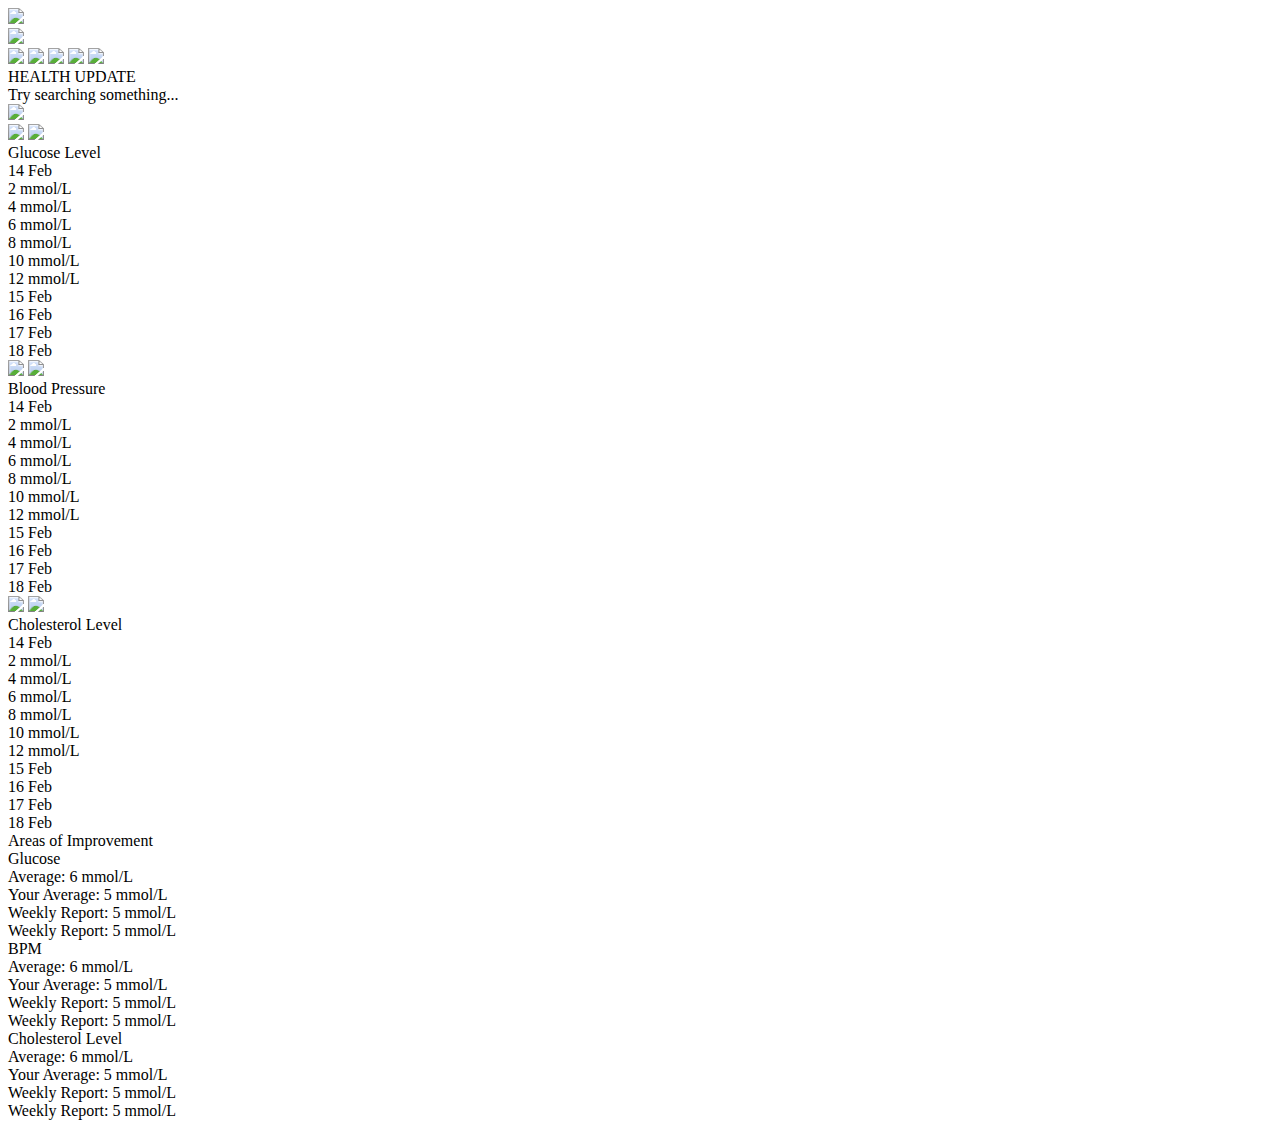
==== health analysis/index.html @ 70a7e9fc "Merge pull request #1 from Manik-05/Manik-changes" ====
<!DOCTYPE html>
<html>
    <head>
        <meta charset="utf-8" />
        <link rel="stylesheet" href="globals.css" />
        <link rel="stylesheet" href="style.css" />
    </head>
    <body>
        <div class="health-analysis">
            <div class="overlap-wrapper">
                <div class="overlap">
                    <div class="group"></div>
                    <div class="div">
                        <div class="nav-bar">
                            <div class="overlap-group">
                                <div class="rectangle"></div>
                                <img class="ic-round-supervisor" src="/img/ic_round-supervisor-account.png" />
                                <div class="frame">
                                    <img class="logo" src="/img/logo.png" />
                                    <div class="frame-2">
                                        <a href="/index.html"><img class="home" src="/img/home.png" /></a>
                                        <img class="img" src="/img/solar_calendar-bold.png" />
                                        <img class="prediction" src="/img/prediction.png" />
                                        <img class="img" src="/img/ri_notification-fill.svg" />
                                        <img class="img" src="/img/ri_settings-fill.png" />
                                    </div>
                                </div>
                            </div>
                        </div>
                        <div class="group-2">
                            <div class="group-3">
                                <div class="group-4">
                                    <div class="div-wrapper"><div class="text-wrapper">HEALTH UPDATE</div></div>
                                    <div class="frame-wrapper">
                                        <div class="frame-3">
                                            
                                            <div class="text-wrapper-2">Try searching something...</div>
                                            <img class="iconamoon-search" src="/img/iconamoon_search-duotone.png" />
                                        </div>
                                    </div>
                                </div>
                                <div class="group-5">
                                    <div class="overlap-group-wrapper">
                                        <div class="overlap-group-2">
                                            <div class="overlap-2">
                                                <div class="overlap-3">
                                                    <img class="line" src="img/line-8.svg" /> <img class="line-2" src="img/line-9.svg" />
                                                </div>
                                                <div class="rectangle-2"></div>
                                                <div class="rectangle-3"></div>
                                                <div class="rectangle-4"></div>
                                                <div class="rectangle-5"></div>
                                                <div class="rectangle-6"></div>
                                                <div class="text-wrapper-3">Glucose Level</div>
                                            </div>
                                            <div class="text-wrapper-4">14 Feb</div>
                                            <div class="text-wrapper-5">2 mmol/L</div>
                                            <div class="text-wrapper-6">4 mmol/L</div>
                                            <div class="text-wrapper-7">6 mmol/L</div>
                                            <div class="text-wrapper-8">8 mmol/L</div>
                                            <div class="text-wrapper-9">10 mmol/L</div>
                                            <div class="text-wrapper-10">12 mmol/L</div>
                                            <div class="text-wrapper-11">15 Feb</div>
                                            <div class="text-wrapper-12">16 Feb</div>
                                            <div class="text-wrapper-13">17 Feb</div>
                                            <div class="text-wrapper-14">18 Feb</div>
                                        </div>
                                    </div>
                                    <div class="group-6">
                                        <div class="overlap-group-2">
                                            <div class="overlap-4">
                                                <div class="overlap-group-3">
                                                    <img class="line" src="img/line-10.svg" /> <img class="line-2" src="img/line-11.svg" />
                                                </div>
                                                <div class="rectangle-7"></div>
                                                <div class="rectangle-8"></div>
                                                <div class="rectangle-9"></div>
                                                <div class="rectangle-10"></div>
                                                <div class="rectangle-11"></div>
                                                <div class="text-wrapper-15">Blood Pressure</div>
                                            </div>
                                            <div class="text-wrapper-4">14 Feb</div>
                                            <div class="text-wrapper-5">2 mmol/L</div>
                                            <div class="text-wrapper-6">4 mmol/L</div>
                                            <div class="text-wrapper-7">6 mmol/L</div>
                                            <div class="text-wrapper-8">8 mmol/L</div>
                                            <div class="text-wrapper-9">10 mmol/L</div>
                                            <div class="text-wrapper-10">12 mmol/L</div>
                                            <div class="text-wrapper-11">15 Feb</div>
                                            <div class="text-wrapper-12">16 Feb</div>
                                            <div class="text-wrapper-13">17 Feb</div>
                                            <div class="text-wrapper-14">18 Feb</div>
                                        </div>
                                    </div>
                                    <div class="group-7">
                                        <div class="overlap-group-2">
                                            <div class="overlap-5">
                                                <div class="overlap-group-3">
                                                    <img class="line" src="img/line-12.svg" /> <img class="line-2" src="img/line-13.svg" />
                                                </div>
                                                <div class="rectangle-7"></div>
                                                <div class="rectangle-8"></div>
                                                <div class="rectangle-9"></div>
                                                <div class="rectangle-10"></div>
                                                <div class="rectangle-11"></div>
                                                <div class="text-wrapper-16">Cholesterol Level</div>
                                            </div>
                                            <div class="text-wrapper-17">14 Feb</div>
                                            <div class="text-wrapper-18">2 mmol/L</div>
                                            <div class="text-wrapper-19">4 mmol/L</div>
                                            <div class="text-wrapper-20">6 mmol/L</div>
                                            <div class="text-wrapper-21">8 mmol/L</div>
                                            <div class="text-wrapper-22">10 mmol/L</div>
                                            <div class="text-wrapper-23">12 mmol/L</div>
                                            <div class="text-wrapper-24">15 Feb</div>
                                            <div class="text-wrapper-25">16 Feb</div>
                                            <div class="text-wrapper-26">17 Feb</div>
                                            <div class="text-wrapper-27">18 Feb</div>
                                        </div>
                                    </div>
                                </div>
                            </div>
                            <div class="group-wrapper">
                                <div class="group-8">
                                    <div class="text-wrapper-28">Areas of Improvement</div>
                                    <div class="group-9">
                                        <div class="group-10">
                                            <div class="text-wrapper-29">Glucose</div>
                                            <div class="rectangle-12"></div>
                                            <div class="rectangle-13"></div>
                                            <div class="rectangle-14"></div>
                                        </div>
                                        <div class="text-wrapper-30">Average: 6 mmol/L</div>
                                        <div class="text-wrapper-31">Your Average: 5 mmol/L</div>
                                        <div class="text-wrapper-32">Weekly Report: 5 mmol/L</div>
                                        <div class="text-wrapper-33">Weekly Report: 5 mmol/L</div>
                                    </div>
                                    <div class="group-11">
                                        <div class="group-10">
                                            <div class="text-wrapper-29">BPM</div>
                                            <div class="rectangle-12"></div>
                                            <div class="rectangle-13"></div>
                                            <div class="rectangle-14"></div>
                                        </div>
                                        <div class="text-wrapper-34">Average: 6 mmol/L</div>
                                        <div class="text-wrapper-35">Your Average: 5 mmol/L</div>
                                        <div class="text-wrapper-36">Weekly Report: 5 mmol/L</div>
                                        <div class="text-wrapper-37">Weekly Report: 5 mmol/L</div>
                                    </div>
                                    <div class="group-12">
                                        <div class="group-10">
                                            <div class="text-wrapper-29">Cholesterol Level</div>
                                            <div class="rectangle-12"></div>
                                            <div class="rectangle-13"></div>
                                            <div class="rectangle-14"></div>
                                        </div>
                                        <div class="text-wrapper-38">Average: 6 mmol/L</div>
                                        <div class="text-wrapper-39">Your Average: 5 mmol/L</div>
                                        <div class="text-wrapper-40">Weekly Report: 5 mmol/L</div>
                                        <div class="text-wrapper-41">Weekly Report: 5 mmol/L</div>
                                    </div>
                                </div>
                            </div>
                        </div>
                    </div>
                </div>
            </div>
        </div>
    </body>
</html>
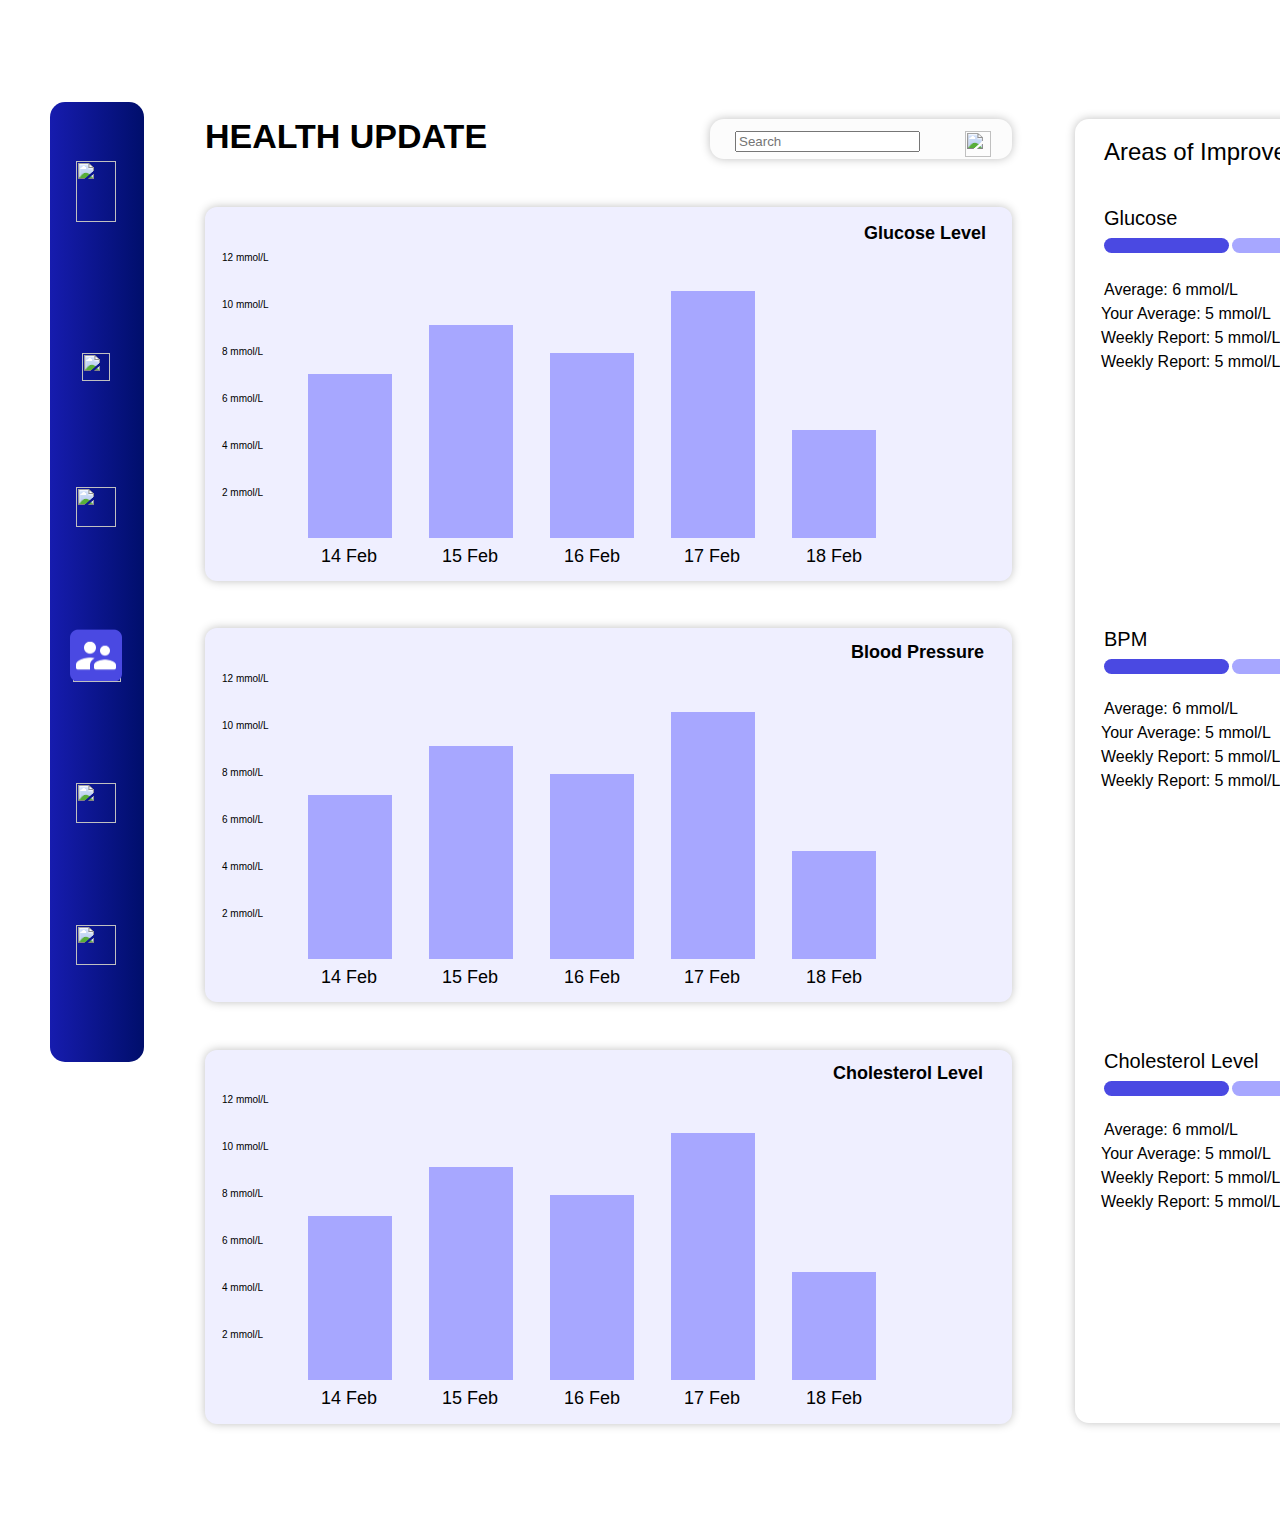
==== commit 97946799: "done some name changes" ====
--- a/health analysis/index.html
+++ b/health analysis/index.html
@@ -34,8 +34,19 @@
                                     <div class="frame-wrapper">
                                         <div class="frame-3">
                                             
-                                            <div class="text-wrapper-2">Try searching something...</div>
-                                            <img class="iconamoon-search" src="/img/iconamoon_search-duotone.png" />
+                                            <div class="text-wrapper-2">
+                                                <input type="text" id="myInput" placeholder="Search" >
+                                                <img class="iconamoon-search" src="/img/iconamoon_search-duotone.png" />
+                                                <!-- <button onclick="enableInput()" id="buttonSearch">Search</button> -->
+                                                
+                                                <script>
+                                                function enableInput() {
+                                                    document.getElementById("myInput").removeAttribute("disabled");
+                                                }
+                                                </script>
+                                                
+                                            </div>
+                                            <!-- <img class="iconamoon-search" src="/img/iconamoon_search-duotone.png" /> -->
                                         </div>
                                     </div>
                                 </div>
--- a/health analysis/globals.css
+++ b/health analysis/globals.css
@@ -0,0 +1,18 @@
+@import url("https://cdnjs.cloudflare.com/ajax/libs/meyer-reset/2.0/reset.min.css");
+* {
+    -webkit-font-smoothing: antialiased;
+    box-sizing: border-box;
+}
+html,
+body {
+    margin: 0px;
+    height: 100%;
+}
+/* a blue color as a generic focus style */
+button:focus-visible {
+    outline: 2px solid #4a90e2 !important;
+    outline: -webkit-focus-ring-color auto 5px !important;
+}
+a {
+    text-decoration: none;
+}
--- a/health analysis/style.css
+++ b/health analysis/style.css
@@ -0,0 +1,961 @@
+.health-analysis {
+    background-color: #ffffff;
+    display: flex;
+    flex-direction: row;
+    justify-content: center;
+    width: 100%;
+}
+
+.health-analysis .overlap-wrapper {
+    background-color: #ffffff;
+    overflow: hidden;
+    width: 1440px;
+    height: 1525px;
+}
+
+.health-analysis .overlap {
+    position: relative;
+    width: 1409px;
+    height: 1322px;
+    top: 102px;
+    left: 50px;
+}
+
+.health-analysis .group {
+    position: absolute;
+    width: 306px;
+    height: 42px;
+    top: 0;
+    left: 962px;
+}
+
+.health-analysis .div {
+    position: absolute;
+    width: 1409px;
+    height: 1322px;
+    top: 0;
+    left: 0;
+}
+
+.health-analysis .nav-bar {
+    position: absolute;
+    width: 94px;
+    height: 960px;
+    top: 0;
+    left: 0;
+}
+
+.health-analysis .overlap-group {
+    position: relative;
+    height: 960px;
+}
+
+.health-analysis .rectangle {
+    position: absolute;
+    width: 960px;
+    height: 94px;
+    top: 433px;
+    left: -433px;
+    border-radius: 15px;
+    transform: rotate(90deg);
+    background: linear-gradient(
+        180deg,
+        rgb(0, 14.15, 107.15) 0%,
+        rgb(22.24, 27.8, 174.21) 100%
+    );
+}
+
+.health-analysis .ic-round-supervisor {
+    position: absolute;
+    width: 48px;
+    height: 48px;
+    top: 532px;
+    left: 23px;
+}
+
+.health-analysis .frame {
+    display: flex;
+    flex-direction: column;
+    width: 52px;
+    align-items: center;
+    justify-content: center;
+    gap: 131px;
+    position: absolute;
+    top: 59px;
+    left: 20px;
+}
+
+.health-analysis .logo {
+    position: relative;
+    width: 40px;
+    height: 61.27px;
+}
+
+.health-analysis .frame-2 {
+    display: flex;
+    flex-direction: column;
+    align-items: center;
+    justify-content: center;
+    gap: 102px;
+    position: relative;
+    align-self: stretch;
+    width: 100%;
+    flex: 0 0 auto;
+}
+
+.health-analysis .home {
+    position: relative;
+    width: 28px;
+    height: 28px;
+}
+
+.health-analysis .img {
+    position: relative;
+    width: 40px;
+    height: 40px;
+}
+
+.health-analysis .prediction {
+    position: relative;
+    align-self: stretch;
+    width: 100%;
+    height: 52px;
+}
+
+.health-analysis .group-2 {
+    position: absolute;
+    width: 1254px;
+    height: 1307px;
+    top: 15px;
+    left: 155px;
+}
+
+.health-analysis .group-3 {
+    position: absolute;
+    width: 807px;
+    height: 1307px;
+    top: 0;
+    left: 0;
+}
+
+.health-analysis .group-4 {
+    position: absolute;
+    width: 807px;
+    height: 43px;
+    top: 0;
+    left: 0;
+}
+
+.health-analysis .div-wrapper {
+    position: absolute;
+    width: 310px;
+    height: 43px;
+    top: 0;
+    left: 0;
+}
+
+.health-analysis .text-wrapper {
+    position: absolute;
+    width: 308px;
+    top: 0;
+    left: 0;
+    font-family: "Montserrat-SemiBold", Helvetica;
+    font-weight: 600;
+    color: #000000;
+    font-size: 34px;
+    letter-spacing: 0;
+    line-height: normal;
+}
+
+.health-analysis .frame-wrapper {
+    position: absolute;
+    width: 302px;
+    height: 40px;
+    top: 2px;
+    left: 505px;
+    background-color: #fcfcfc;
+    border-radius: 14px;
+    box-shadow: 0px 0px 10px #00000040;
+}
+
+.health-analysis .frame-3 {
+    position: relative;
+    width: 256px;
+    height: 26px;
+    top: 7px;
+    left: 25px;
+}
+
+.health-analysis .text-wrapper-2 {
+    position: absolute;
+    width: 197px;
+    top: 5px;
+    left: 0;
+    font-family: "Montserrat-Regular", Helvetica;
+    font-weight: 400;
+    color: #9d9d9d;
+    font-size: 15px;
+    letter-spacing: 0;
+    line-height: normal;
+    white-space: nowrap;
+}
+
+.health-analysis .iconamoon-search {
+    position: absolute;
+    width: 26px;
+    height: 26px;
+    top: 0;
+    left: 230px;
+}
+
+.health-analysis .group-5 {
+    position: absolute;
+    width: 807px;
+    height: 1217px;
+    top: 90px;
+    left: 0;
+}
+
+.health-analysis .overlap-group-wrapper {
+    position: absolute;
+    width: 831px;
+    height: 374px;
+    top: 0;
+    left: 0;
+}
+
+.health-analysis .overlap-group-2 {
+    position: relative;
+    width: 807px;
+    height: 374px;
+    background-color: #efefff;
+    border-radius: 12px;
+    box-shadow: 0px 0px 10px #00000040;
+}
+
+.health-analysis .overlap-2 {
+    position: absolute;
+    width: 715px;
+    height: 316px;
+    top: 16px;
+    left: 71px;
+}
+
+.health-analysis .overlap-3 {
+    position: absolute;
+    width: 687px;
+    height: 301px;
+    top: 15px;
+    left: 0;
+}
+
+.health-analysis .line {
+    position: absolute;
+    width: 1px;
+    height: 301px;
+    top: 0;
+    left: 0;
+    object-fit: cover;
+}
+
+.health-analysis .line-2 {
+    position: absolute;
+    width: 687px;
+    height: 1px;
+    top: 300px;
+    left: 0;
+    object-fit: cover;
+}
+
+.health-analysis .rectangle-2 {
+    position: absolute;
+    width: 84px;
+    height: 164px;
+    top: 151px;
+    left: 32px;
+    background-color: #a7a7ff;
+}
+
+.health-analysis .rectangle-3 {
+    position: absolute;
+    width: 84px;
+    height: 213px;
+    top: 102px;
+    left: 153px;
+    background-color: #a7a7ff;
+}
+
+.health-analysis .rectangle-4 {
+    position: absolute;
+    width: 84px;
+    height: 185px;
+    top: 130px;
+    left: 274px;
+    background-color: #a7a7ff;
+}
+
+.health-analysis .rectangle-5 {
+    position: absolute;
+    width: 84px;
+    height: 247px;
+    top: 68px;
+    left: 395px;
+    background-color: #a7a7ff;
+}
+
+.health-analysis .rectangle-6 {
+    position: absolute;
+    width: 84px;
+    height: 108px;
+    top: 207px;
+    left: 516px;
+    background-color: #a7a7ff;
+}
+
+.health-analysis .text-wrapper-3 {
+    position: absolute;
+    top: 0;
+    left: 588px;
+    font-family: "Montserrat-SemiBold", Helvetica;
+    font-weight: 600;
+    color: #000000;
+    font-size: 18px;
+    letter-spacing: 0;
+    line-height: normal;
+}
+
+.health-analysis .text-wrapper-4 {
+    position: absolute;
+    top: 339px;
+    left: 116px;
+    font-family: "Montserrat-Medium", Helvetica;
+    font-weight: 500;
+    color: #000000;
+    font-size: 18px;
+    letter-spacing: 0;
+    line-height: normal;
+}
+
+.health-analysis .text-wrapper-5 {
+    top: 280px;
+    left: 17px;
+    font-size: 10px;
+    white-space: nowrap;
+    position: absolute;
+    font-family: "Montserrat-Medium", Helvetica;
+    font-weight: 500;
+    color: #000000;
+    letter-spacing: 0;
+    line-height: normal;
+}
+
+.health-analysis .text-wrapper-6 {
+    top: 233px;
+    left: 17px;
+    font-size: 10px;
+    white-space: nowrap;
+    position: absolute;
+    font-family: "Montserrat-Medium", Helvetica;
+    font-weight: 500;
+    color: #000000;
+    letter-spacing: 0;
+    line-height: normal;
+}
+
+.health-analysis .text-wrapper-7 {
+    top: 186px;
+    left: 17px;
+    font-size: 10px;
+    white-space: nowrap;
+    position: absolute;
+    font-family: "Montserrat-Medium", Helvetica;
+    font-weight: 500;
+    color: #000000;
+    letter-spacing: 0;
+    line-height: normal;
+}
+
+.health-analysis .text-wrapper-8 {
+    top: 139px;
+    left: 17px;
+    font-size: 10px;
+    white-space: nowrap;
+    position: absolute;
+    font-family: "Montserrat-Medium", Helvetica;
+    font-weight: 500;
+    color: #000000;
+    letter-spacing: 0;
+    line-height: normal;
+}
+
+.health-analysis .text-wrapper-9 {
+    top: 92px;
+    left: 17px;
+    font-size: 10px;
+    white-space: nowrap;
+    position: absolute;
+    font-family: "Montserrat-Medium", Helvetica;
+    font-weight: 500;
+    color: #000000;
+    letter-spacing: 0;
+    line-height: normal;
+}
+
+.health-analysis .text-wrapper-10 {
+    top: 45px;
+    left: 17px;
+    font-size: 10px;
+    white-space: nowrap;
+    position: absolute;
+    font-family: "Montserrat-Medium", Helvetica;
+    font-weight: 500;
+    color: #000000;
+    letter-spacing: 0;
+    line-height: normal;
+}
+
+.health-analysis .text-wrapper-11 {
+    top: 339px;
+    left: 237px;
+    font-size: 18px;
+    position: absolute;
+    font-family: "Montserrat-Medium", Helvetica;
+    font-weight: 500;
+    color: #000000;
+    letter-spacing: 0;
+    line-height: normal;
+}
+
+.health-analysis .text-wrapper-12 {
+    top: 339px;
+    left: 359px;
+    font-size: 18px;
+    position: absolute;
+    font-family: "Montserrat-Medium", Helvetica;
+    font-weight: 500;
+    color: #000000;
+    letter-spacing: 0;
+    line-height: normal;
+}
+
+.health-analysis .text-wrapper-13 {
+    top: 339px;
+    left: 479px;
+    font-size: 18px;
+    position: absolute;
+    font-family: "Montserrat-Medium", Helvetica;
+    font-weight: 500;
+    color: #000000;
+    letter-spacing: 0;
+    line-height: normal;
+}
+
+.health-analysis .text-wrapper-14 {
+    top: 339px;
+    left: 601px;
+    font-size: 18px;
+    position: absolute;
+    font-family: "Montserrat-Medium", Helvetica;
+    font-weight: 500;
+    color: #000000;
+    letter-spacing: 0;
+    line-height: normal;
+}
+
+.health-analysis .group-6 {
+    position: absolute;
+    width: 831px;
+    height: 374px;
+    top: 421px;
+    left: 0;
+}
+
+.health-analysis .overlap-4 {
+    top: 14px;
+    position: absolute;
+    width: 716px;
+    height: 318px;
+    left: 71px;
+}
+
+.health-analysis .overlap-group-3 {
+    position: absolute;
+    width: 687px;
+    height: 301px;
+    top: 17px;
+    left: 0;
+}
+
+.health-analysis .rectangle-7 {
+    position: absolute;
+    width: 84px;
+    height: 164px;
+    top: 153px;
+    left: 32px;
+    background-color: #a7a7ff;
+}
+
+.health-analysis .rectangle-8 {
+    position: absolute;
+    width: 84px;
+    height: 213px;
+    top: 104px;
+    left: 153px;
+    background-color: #a7a7ff;
+}
+
+.health-analysis .rectangle-9 {
+    position: absolute;
+    width: 84px;
+    height: 185px;
+    top: 132px;
+    left: 274px;
+    background-color: #a7a7ff;
+}
+
+.health-analysis .rectangle-10 {
+    height: 247px;
+    top: 70px;
+    left: 395px;
+    position: absolute;
+    width: 84px;
+    background-color: #a7a7ff;
+}
+
+.health-analysis .rectangle-11 {
+    height: 108px;
+    top: 209px;
+    left: 516px;
+    position: absolute;
+    width: 84px;
+    background-color: #a7a7ff;
+}
+
+.health-analysis .text-wrapper-15 {
+    position: absolute;
+    top: 0;
+    left: 575px;
+    font-family: "Montserrat-SemiBold", Helvetica;
+    font-weight: 600;
+    color: #000000;
+    font-size: 18px;
+    letter-spacing: 0;
+    line-height: normal;
+}
+
+.health-analysis .group-7 {
+    position: absolute;
+    width: 831px;
+    height: 374px;
+    top: 843px;
+    left: 0;
+}
+
+.health-analysis .overlap-5 {
+    top: 13px;
+    position: absolute;
+    width: 716px;
+    height: 318px;
+    left: 71px;
+}
+
+.health-analysis .text-wrapper-16 {
+    position: absolute;
+    top: 0;
+    left: 557px;
+    font-family: "Montserrat-SemiBold", Helvetica;
+    font-weight: 600;
+    color: #000000;
+    font-size: 18px;
+    letter-spacing: 0;
+    line-height: normal;
+}
+
+.health-analysis .text-wrapper-17 {
+    top: 338px;
+    left: 116px;
+    font-size: 18px;
+    position: absolute;
+    font-family: "Montserrat-Medium", Helvetica;
+    font-weight: 500;
+    color: #000000;
+    letter-spacing: 0;
+    line-height: normal;
+}
+
+.health-analysis .text-wrapper-18 {
+    top: 279px;
+    left: 17px;
+    font-size: 10px;
+    white-space: nowrap;
+    position: absolute;
+    font-family: "Montserrat-Medium", Helvetica;
+    font-weight: 500;
+    color: #000000;
+    letter-spacing: 0;
+    line-height: normal;
+}
+
+.health-analysis .text-wrapper-19 {
+    top: 232px;
+    left: 17px;
+    font-size: 10px;
+    white-space: nowrap;
+    position: absolute;
+    font-family: "Montserrat-Medium", Helvetica;
+    font-weight: 500;
+    color: #000000;
+    letter-spacing: 0;
+    line-height: normal;
+}
+
+.health-analysis .text-wrapper-20 {
+    top: 185px;
+    left: 17px;
+    font-size: 10px;
+    white-space: nowrap;
+    position: absolute;
+    font-family: "Montserrat-Medium", Helvetica;
+    font-weight: 500;
+    color: #000000;
+    letter-spacing: 0;
+    line-height: normal;
+}
+
+.health-analysis .text-wrapper-21 {
+    top: 138px;
+    left: 17px;
+    font-size: 10px;
+    white-space: nowrap;
+    position: absolute;
+    font-family: "Montserrat-Medium", Helvetica;
+    font-weight: 500;
+    color: #000000;
+    letter-spacing: 0;
+    line-height: normal;
+}
+
+.health-analysis .text-wrapper-22 {
+    top: 91px;
+    left: 17px;
+    font-size: 10px;
+    white-space: nowrap;
+    position: absolute;
+    font-family: "Montserrat-Medium", Helvetica;
+    font-weight: 500;
+    color: #000000;
+    letter-spacing: 0;
+    line-height: normal;
+}
+
+.health-analysis .text-wrapper-23 {
+    top: 44px;
+    left: 17px;
+    font-size: 10px;
+    white-space: nowrap;
+    position: absolute;
+    font-family: "Montserrat-Medium", Helvetica;
+    font-weight: 500;
+    color: #000000;
+    letter-spacing: 0;
+    line-height: normal;
+}
+
+.health-analysis .text-wrapper-24 {
+    top: 338px;
+    left: 237px;
+    font-size: 18px;
+    position: absolute;
+    font-family: "Montserrat-Medium", Helvetica;
+    font-weight: 500;
+    color: #000000;
+    letter-spacing: 0;
+    line-height: normal;
+}
+
+.health-analysis .text-wrapper-25 {
+    top: 338px;
+    left: 359px;
+    font-size: 18px;
+    position: absolute;
+    font-family: "Montserrat-Medium", Helvetica;
+    font-weight: 500;
+    color: #000000;
+    letter-spacing: 0;
+    line-height: normal;
+}
+
+.health-analysis .text-wrapper-26 {
+    top: 338px;
+    left: 479px;
+    font-size: 18px;
+    position: absolute;
+    font-family: "Montserrat-Medium", Helvetica;
+    font-weight: 500;
+    color: #000000;
+    letter-spacing: 0;
+    line-height: normal;
+}
+
+.health-analysis .text-wrapper-27 {
+    top: 338px;
+    left: 601px;
+    font-size: 18px;
+    position: absolute;
+    font-family: "Montserrat-Medium", Helvetica;
+    font-weight: 500;
+    color: #000000;
+    letter-spacing: 0;
+    line-height: normal;
+}
+
+.health-analysis .group-wrapper {
+    position: absolute;
+    width: 384px;
+    height: 1304px;
+    top: 2px;
+    left: 870px;
+    background-color: #ffffff;
+    border-radius: 14px;
+    box-shadow: 0px 0px 10px #00000040;
+}
+
+.health-analysis .group-8 {
+    position: relative;
+    width: 291px;
+    height: 1075px;
+    top: 19px;
+    left: 26px;
+}
+
+.health-analysis .text-wrapper-28 {
+    position: absolute;
+    width: 286px;
+    top: 0;
+    left: 3px;
+    font-family: "Montserrat-Medium", Helvetica;
+    font-weight: 500;
+    color: #000000;
+    font-size: 24px;
+    letter-spacing: 0;
+    line-height: normal;
+}
+
+.health-analysis .group-9 {
+    position: absolute;
+    width: 297px;
+    height: 166px;
+    top: 69px;
+    left: 0;
+}
+
+.health-analysis .group-10 {
+    position: absolute;
+    width: 288px;
+    height: 46px;
+    top: 0;
+    left: 3px;
+}
+
+.health-analysis .text-wrapper-29 {
+    position: absolute;
+    top: 0;
+    left: 0;
+    font-family: "Montserrat-Regular", Helvetica;
+    font-weight: 400;
+    color: #000000;
+    font-size: 20px;
+    letter-spacing: 0;
+    line-height: normal;
+    white-space: nowrap;
+}
+
+.health-analysis .rectangle-12 {
+    position: absolute;
+    width: 125px;
+    height: 15px;
+    top: 31px;
+    left: 0;
+    background-color: #4a49e2;
+    border-radius: 8px;
+}
+
+.health-analysis .rectangle-13 {
+    position: absolute;
+    width: 62px;
+    height: 15px;
+    top: 31px;
+    left: 128px;
+    background-color: #a7a7ff;
+    border-radius: 8px;
+}
+
+.health-analysis .rectangle-14 {
+    position: absolute;
+    width: 92px;
+    height: 15px;
+    top: 31px;
+    left: 194px;
+    background-color: #000e6b;
+    border-radius: 8px;
+}
+
+.health-analysis .text-wrapper-30 {
+    position: absolute;
+    top: 74px;
+    left: 3px;
+    font-family: "Montserrat-Regular", Helvetica;
+    font-weight: 400;
+    color: #000000;
+    font-size: 16px;
+    letter-spacing: 0;
+    line-height: normal;
+}
+
+.health-analysis .text-wrapper-31 {
+    position: absolute;
+    top: 98px;
+    left: 0;
+    font-family: "Montserrat-Regular", Helvetica;
+    font-weight: 400;
+    color: #000000;
+    font-size: 16px;
+    letter-spacing: 0;
+    line-height: normal;
+}
+
+.health-analysis .text-wrapper-32 {
+    position: absolute;
+    top: 122px;
+    left: 0;
+    font-family: "Montserrat-Regular", Helvetica;
+    font-weight: 400;
+    color: #000000;
+    font-size: 16px;
+    letter-spacing: 0;
+    line-height: normal;
+}
+
+.health-analysis .text-wrapper-33 {
+    top: 146px;
+    position: absolute;
+    left: 0;
+    font-family: "Montserrat-Regular", Helvetica;
+    font-weight: 400;
+    color: #000000;
+    font-size: 16px;
+    letter-spacing: 0;
+    line-height: normal;
+}
+
+.health-analysis .group-11 {
+    position: absolute;
+    width: 297px;
+    height: 164px;
+    top: 490px;
+    left: 0;
+}
+
+.health-analysis .text-wrapper-34 {
+    top: 72px;
+    position: absolute;
+    left: 3px;
+    font-family: "Montserrat-Regular", Helvetica;
+    font-weight: 400;
+    color: #000000;
+    font-size: 16px;
+    letter-spacing: 0;
+    line-height: normal;
+}
+
+.health-analysis .text-wrapper-35 {
+    top: 96px;
+    position: absolute;
+    left: 0;
+    font-family: "Montserrat-Regular", Helvetica;
+    font-weight: 400;
+    color: #000000;
+    font-size: 16px;
+    letter-spacing: 0;
+    line-height: normal;
+}
+
+.health-analysis .text-wrapper-36 {
+    top: 120px;
+    position: absolute;
+    left: 0;
+    font-family: "Montserrat-Regular", Helvetica;
+    font-weight: 400;
+    color: #000000;
+    font-size: 16px;
+    letter-spacing: 0;
+    line-height: normal;
+}
+
+.health-analysis .text-wrapper-37 {
+    top: 144px;
+    position: absolute;
+    left: 0;
+    font-family: "Montserrat-Regular", Helvetica;
+    font-weight: 400;
+    color: #000000;
+    font-size: 16px;
+    letter-spacing: 0;
+    line-height: normal;
+}
+
+.health-analysis .group-12 {
+    position: absolute;
+    width: 297px;
+    height: 163px;
+    top: 912px;
+    left: 0;
+}
+
+.health-analysis .text-wrapper-38 {
+    top: 71px;
+    position: absolute;
+    left: 3px;
+    font-family: "Montserrat-Regular", Helvetica;
+    font-weight: 400;
+    color: #000000;
+    font-size: 16px;
+    letter-spacing: 0;
+    line-height: normal;
+}
+
+.health-analysis .text-wrapper-39 {
+    top: 95px;
+    position: absolute;
+    left: 0;
+    font-family: "Montserrat-Regular", Helvetica;
+    font-weight: 400;
+    color: #000000;
+    font-size: 16px;
+    letter-spacing: 0;
+    line-height: normal;
+}
+
+.health-analysis .text-wrapper-40 {
+    top: 119px;
+    position: absolute;
+    left: 0;
+    font-family: "Montserrat-Regular", Helvetica;
+    font-weight: 400;
+    color: #000000;
+    font-size: 16px;
+    letter-spacing: 0;
+    line-height: normal;
+}
+
+.health-analysis .text-wrapper-41 {
+    top: 143px;
+    position: absolute;
+    left: 0;
+    font-family: "Montserrat-Regular", Helvetica;
+    font-weight: 400;
+    color: #000000;
+    font-size: 16px;
+    letter-spacing: 0;
+    line-height: normal;
+}
